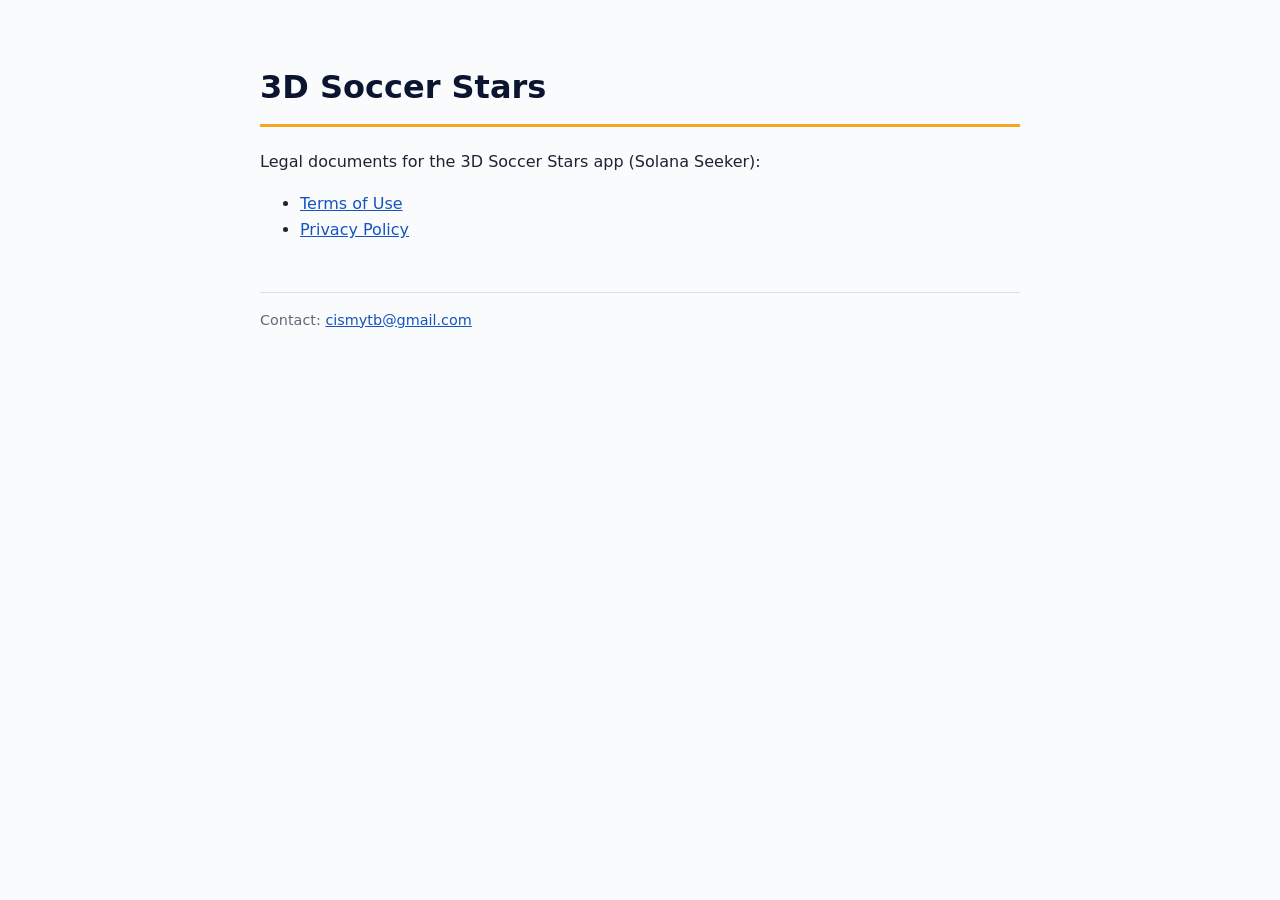
==== index.html @ a30ff18f "Terms of Use + Privacy Policy for 3D Soccer Stars" ====
<!DOCTYPE html><html lang="en"><head><meta charset="utf-8"><meta name="viewport" content="width=device-width,initial-scale=1"><title>3D Soccer Stars — Legal</title><link rel="stylesheet" href="_style.css"></head><body>
<h1>3D Soccer Stars</h1>
<p>Legal documents for the 3D Soccer Stars app (Solana Seeker):</p>
<ul><li><a href="terms.html">Terms of Use</a></li><li><a href="privacy.html">Privacy Policy</a></li></ul>
<footer>Contact: <a href="mailto:cismytb@gmail.com">cismytb@gmail.com</a></footer>
</body></html>
---- _style.css ----
body{font-family:system-ui,-apple-system,sans-serif;max-width:760px;margin:0 auto;padding:40px 24px;color:#1c2333;line-height:1.65;background:#fafbfd}
h1{color:#0b1530;border-bottom:3px solid #f5a623;padding-bottom:10px}
h2{color:#16224a;margin-top:32px}
.meta{color:#667;font-size:.92em}
a{color:#1554c0}
footer{margin-top:48px;padding-top:16px;border-top:1px solid #dde;color:#667;font-size:.9em}
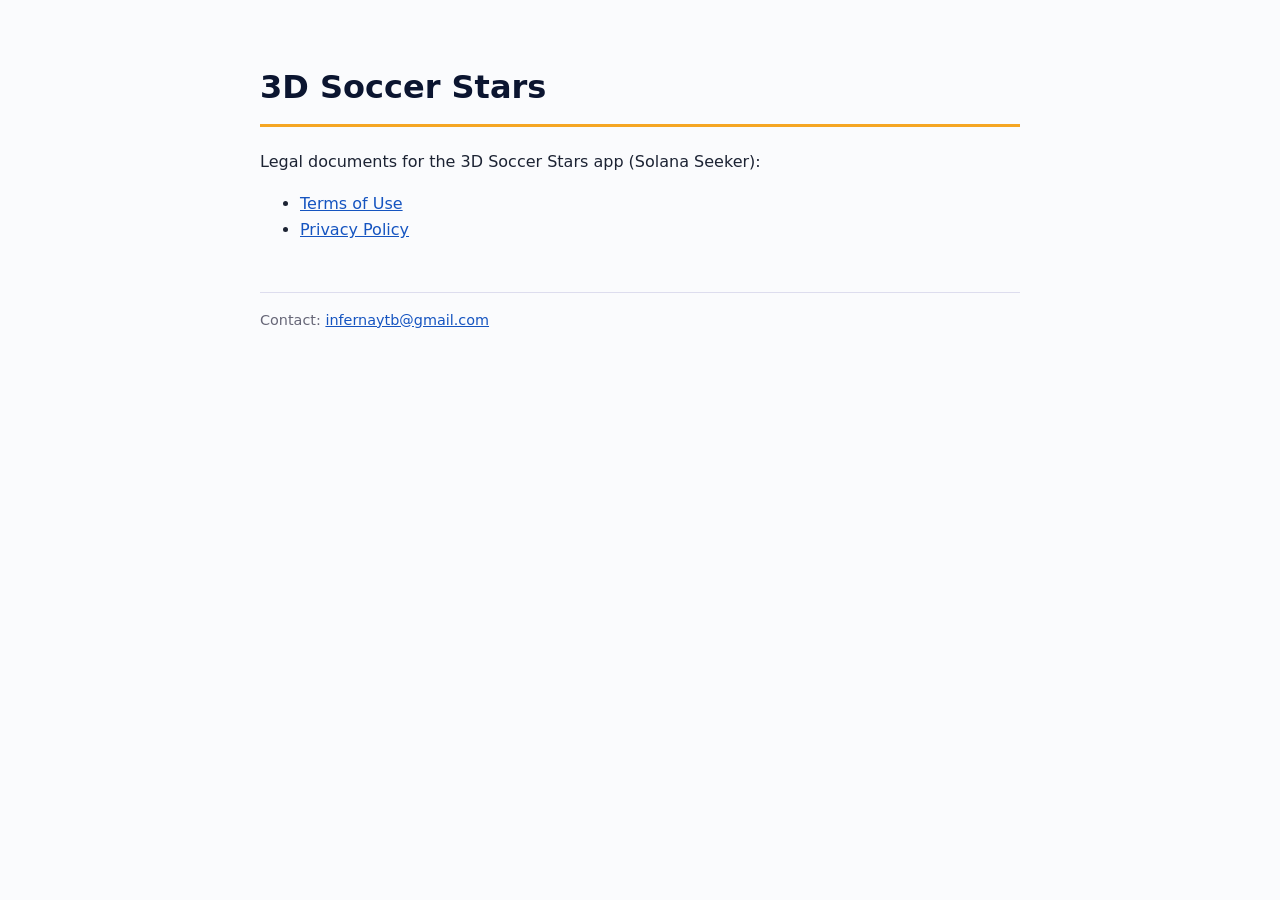
==== commit efee86b0: "Contact email → infernaytb@gmail.com" ====
--- a/index.html
+++ b/index.html
@@ -2,5 +2,5 @@
 <h1>3D Soccer Stars</h1>
 <p>Legal documents for the 3D Soccer Stars app (Solana Seeker):</p>
 <ul><li><a href="terms.html">Terms of Use</a></li><li><a href="privacy.html">Privacy Policy</a></li></ul>
-<footer>Contact: <a href="mailto:cismytb@gmail.com">cismytb@gmail.com</a></footer>
+<footer>Contact: <a href="mailto:infernaytb@gmail.com">infernaytb@gmail.com</a></footer>
 </body></html>
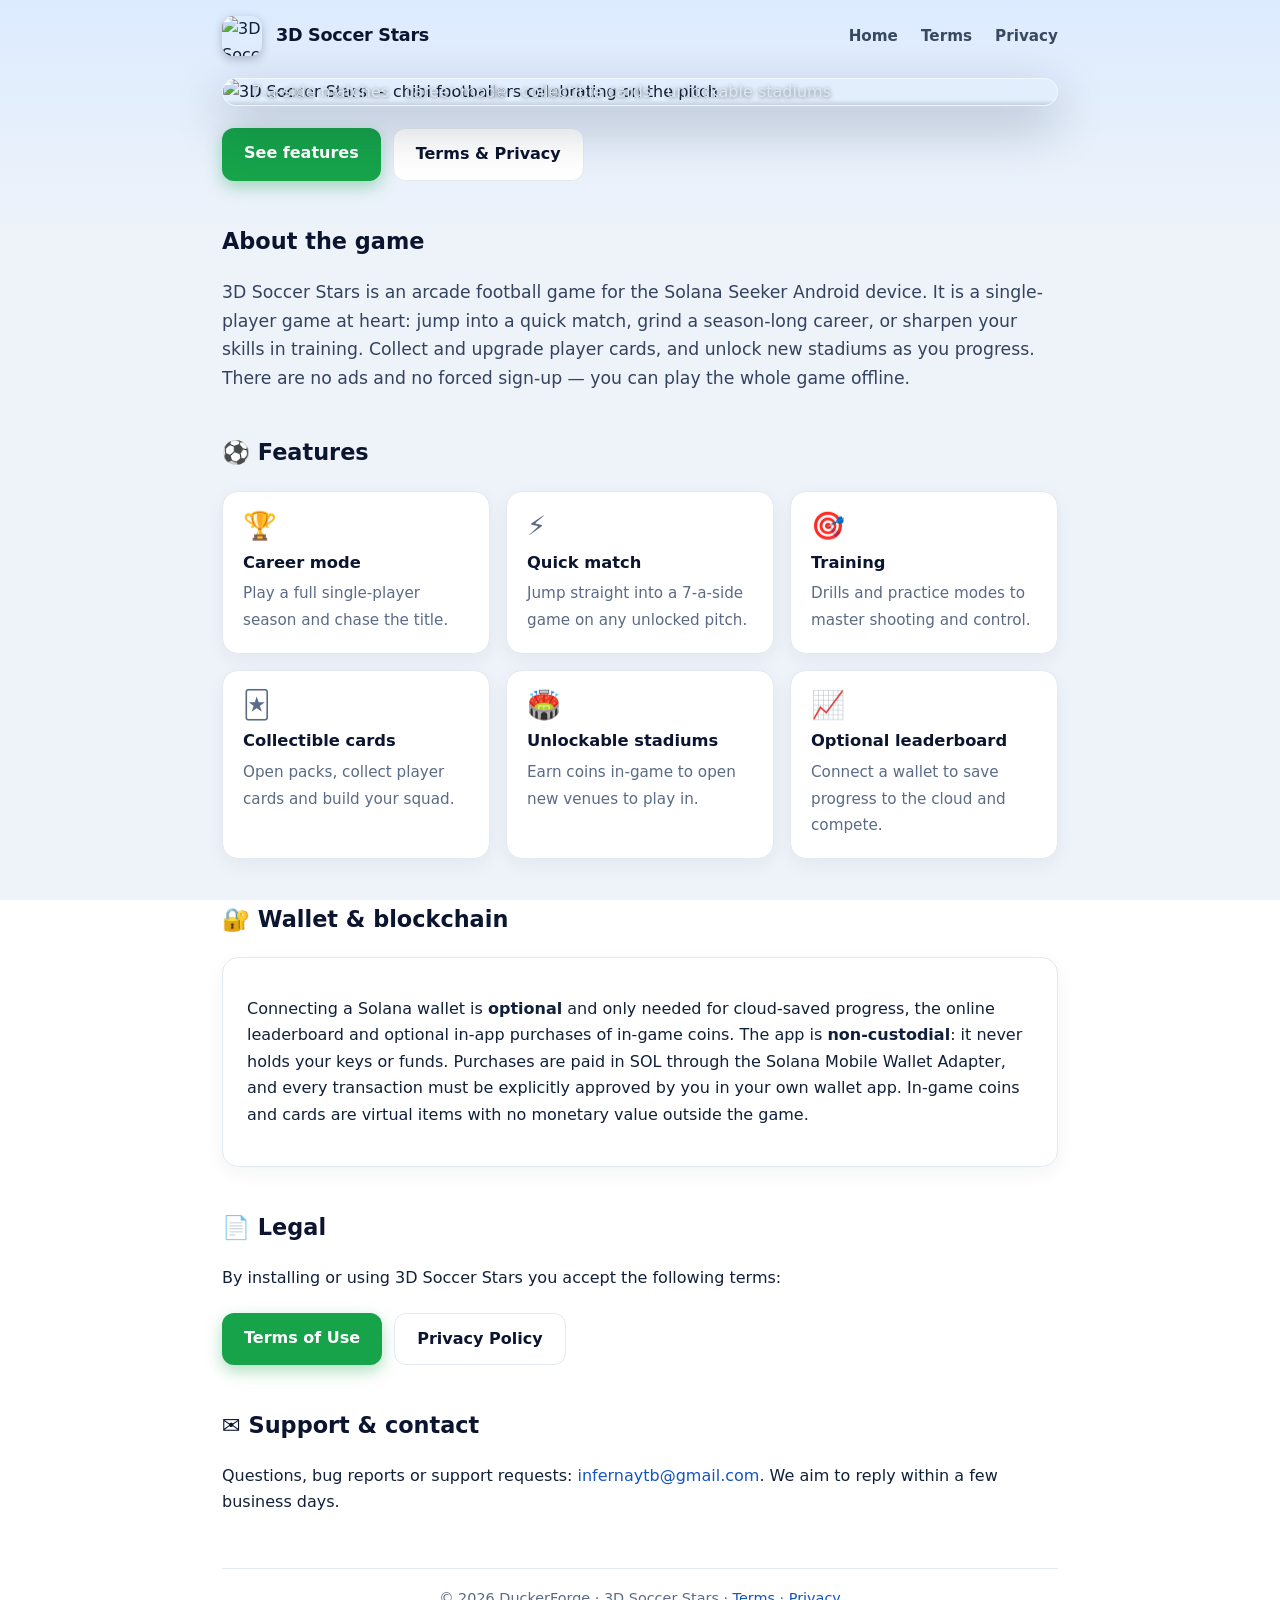
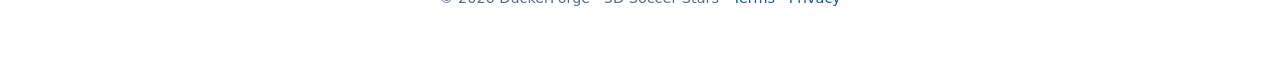
==== commit 61c33b59: "Update index.html" ====
--- a/index.html
+++ b/index.html
@@ -1,6 +1,97 @@
-<!DOCTYPE html><html lang="en"><head><meta charset="utf-8"><meta name="viewport" content="width=device-width,initial-scale=1"><title>3D Soccer Stars — Legal</title><link rel="stylesheet" href="_style.css"></head><body>
-<h1>3D Soccer Stars</h1>
-<p>Legal documents for the 3D Soccer Stars app (Solana Seeker):</p>
-<ul><li><a href="terms.html">Terms of Use</a></li><li><a href="privacy.html">Privacy Policy</a></li></ul>
-<footer>Contact: <a href="mailto:infernaytb@gmail.com">infernaytb@gmail.com</a></footer>
-</body></html>
+<!DOCTYPE html>
+<html lang="en">
+<head>
+<meta charset="utf-8">
+<meta name="viewport" content="width=device-width,initial-scale=1">
+<title>3D Soccer Stars — Arcade Football for Solana Seeker</title>
+<meta name="description" content="3D Soccer Stars is an arcade football game for the Solana Seeker. Single-player career, quick matches, training, a collectible card system and unlockable stadiums.">
+<link rel="icon" href="icon.png">
+<link rel="stylesheet" href="_style.css">
+</head>
+<body>
+
+<nav class="nav">
+  <img class="logo" src="icon.png" alt="3D Soccer Stars icon">
+  <span class="brand">3D Soccer Stars</span>
+  <span class="spacer"></span>
+  <span class="links">
+    <a href="index.html">Home</a>
+    <a href="terms.html">Terms</a>
+    <a href="privacy.html">Privacy</a>
+  </span>
+</nav>
+
+<div class="wrap">
+
+  <header class="hero">
+    <img class="banner" src="banner.png" alt="3D Soccer Stars — chibi footballers celebrating on the pitch">
+    <div class="overlay">
+      <span class="badge">Solana Seeker · dApp Store</span>
+      <p class="tagline">Pick-up-and-play arcade football, built for the Seeker.</p>
+      <p class="sub">7-a-side matches · career mode · collectible cards · unlockable stadiums</p>
+    </div>
+  </header>
+
+  <div class="cta">
+    <a class="primary" href="#features">See features</a>
+    <a class="ghost" href="terms.html">Terms &amp; Privacy</a>
+  </div>
+
+  <section>
+    <h2>About the game</h2>
+    <p class="lead">3D Soccer Stars is an arcade football game for the Solana
+    Seeker Android device. It is a single-player game at heart: jump into a quick
+    match, grind a season-long career, or sharpen your skills in training. Collect
+    and upgrade player cards, and unlock new stadiums as you progress. There are
+    no ads and no forced sign-up — you can play the whole game offline.</p>
+  </section>
+
+  <section id="features">
+    <h2>⚽ Features</h2>
+    <ul class="features">
+      <li><span class="ico">🏆</span><b>Career mode</b><span>Play a full single-player season and chase the title.</span></li>
+      <li><span class="ico">⚡</span><b>Quick match</b><span>Jump straight into a 7-a-side game on any unlocked pitch.</span></li>
+      <li><span class="ico">🎯</span><b>Training</b><span>Drills and practice modes to master shooting and control.</span></li>
+      <li><span class="ico">🃏</span><b>Collectible cards</b><span>Open packs, collect player cards and build your squad.</span></li>
+      <li><span class="ico">🏟️</span><b>Unlockable stadiums</b><span>Earn coins in-game to open new venues to play in.</span></li>
+      <li><span class="ico">📈</span><b>Optional leaderboard</b><span>Connect a wallet to save progress to the cloud and compete.</span></li>
+    </ul>
+  </section>
+
+  <section>
+    <h2>🔐 Wallet &amp; blockchain</h2>
+    <div class="card">
+      <p>Connecting a Solana wallet is <strong>optional</strong> and only needed
+      for cloud-saved progress, the online leaderboard and optional in-app
+      purchases of in-game coins. The app is <strong>non-custodial</strong>: it
+      never holds your keys or funds. Purchases are paid in SOL through the
+      Solana Mobile Wallet Adapter, and every transaction must be explicitly
+      approved by you in your own wallet app. In-game coins and cards are virtual
+      items with no monetary value outside the game.</p>
+    </div>
+  </section>
+
+  <section>
+    <h2>📄 Legal</h2>
+    <p>By installing or using 3D Soccer Stars you accept the following terms:</p>
+    <div class="cta">
+      <a class="primary" href="terms.html">Terms of Use</a>
+      <a class="ghost" href="privacy.html">Privacy Policy</a>
+    </div>
+  </section>
+
+  <section>
+    <h2>✉️ Support &amp; contact</h2>
+    <p>Questions, bug reports or support requests:
+    <a href="mailto:infernaytb@gmail.com">infernaytb@gmail.com</a>.
+    We aim to reply within a few business days.</p>
+  </section>
+
+  <footer class="site">
+    &copy; 2026 DuckerForge · 3D Soccer Stars ·
+    <a href="terms.html">Terms</a> · <a href="privacy.html">Privacy</a>
+  </footer>
+
+</div>
+</body>
+</html>
--- a/_style.css
+++ b/_style.css
@@ -1,6 +1,70 @@
-body{font-family:system-ui,-apple-system,sans-serif;max-width:760px;margin:0 auto;padding:40px 24px;color:#1c2333;line-height:1.65;background:#fafbfd}
-h1{color:#0b1530;border-bottom:3px solid #f5a623;padding-bottom:10px}
-h2{color:#16224a;margin-top:32px}
-.meta{color:#667;font-size:.92em}
-a{color:#1554c0}
-footer{margin-top:48px;padding-top:16px;border-top:1px solid #dde;color:#667;font-size:.9em}
+:root{
+  --ink:#11203a; --ink-soft:#5a6b86; --brand:#0b1530; --accent:#f5a623;
+  --pitch:#16a34a; --pitch-dark:#0a6b30; --sky:#54b6f5; --line:#e3e9f2;
+  --card:#ffffff; --link:#1554c0; --bg:#eef3f9;
+}
+*{box-sizing:border-box}
+html{scroll-behavior:smooth}
+body{font-family:system-ui,-apple-system,"Segoe UI",Roboto,sans-serif;margin:0;color:var(--ink);line-height:1.65;
+  background:linear-gradient(180deg,#dcebff 0%,var(--bg) 240px,var(--bg) 100%);background-attachment:fixed}
+.wrap{max-width:880px;margin:0 auto;padding:0 22px 72px}
+a{color:var(--link);text-decoration:none}
+a:hover{text-decoration:underline}
+
+/* shared headings (also used by terms.html / privacy.html — they have no .wrap, so constrain them) */
+body>h1,body>h2,body>p,body>ul,body>footer{max-width:760px;margin-left:auto;margin-right:auto;padding-left:22px;padding-right:22px}
+h1{color:var(--brand);font-weight:800;letter-spacing:-.4px}
+h2{color:var(--brand);margin-top:38px;font-size:1.4rem;display:flex;align-items:center;gap:10px}
+.meta{color:var(--ink-soft);font-size:.92em}
+footer{color:var(--ink-soft);font-size:.9em}
+
+/* ---------- nav ---------- */
+.nav{display:flex;align-items:center;gap:14px;max-width:880px;margin:0 auto;padding:16px 22px}
+.nav .logo{width:40px;height:40px;border-radius:11px;box-shadow:0 3px 10px rgba(11,21,48,.25)}
+.nav .brand{font-weight:800;color:var(--brand);font-size:1.1rem;letter-spacing:-.3px}
+.nav .spacer{flex:1}
+.nav .links a{color:var(--ink);font-weight:600;font-size:.95rem;margin-left:18px;opacity:.8}
+.nav .links a:hover{opacity:1;text-decoration:none}
+
+/* ---------- hero ---------- */
+.hero{position:relative;border-radius:22px;overflow:hidden;margin-top:6px;
+  box-shadow:0 18px 50px rgba(11,21,48,.28);border:1px solid rgba(255,255,255,.5)}
+.hero img.banner{display:block;width:100%;height:auto}
+.hero .overlay{position:absolute;inset:0;display:flex;flex-direction:column;justify-content:flex-end;
+  padding:26px 28px;background:linear-gradient(180deg,rgba(8,16,32,0) 40%,rgba(8,16,32,.82) 100%)}
+.hero .badge{align-self:flex-start;background:var(--accent);color:#3a2700;font-size:.72rem;font-weight:800;
+  letter-spacing:.6px;text-transform:uppercase;padding:5px 12px;border-radius:999px;margin-bottom:12px}
+.hero .tagline{color:#fff;font-size:1.4rem;font-weight:800;margin:0;text-shadow:0 2px 8px rgba(0,0,0,.5);max-width:22ch}
+.hero .sub{color:#dbe7f5;margin:8px 0 0;font-size:1rem;text-shadow:0 1px 4px rgba(0,0,0,.5)}
+
+.cta{display:flex;gap:12px;flex-wrap:wrap;margin-top:22px}
+.cta a{font-weight:700;padding:12px 22px;border-radius:12px;font-size:1rem}
+.cta a.primary{background:var(--pitch);color:#fff;box-shadow:0 6px 16px rgba(22,163,74,.35)}
+.cta a.primary:hover{background:var(--pitch-dark);text-decoration:none}
+.cta a.ghost{background:#fff;color:var(--brand);border:1.5px solid var(--line)}
+.cta a.ghost:hover{text-decoration:none;border-color:var(--brand)}
+
+/* ---------- sections / cards ---------- */
+section{margin-top:42px}
+.lead{font-size:1.08rem;color:#33425e}
+.card{background:var(--card);border:1px solid var(--line);border-radius:16px;padding:22px 24px;
+  box-shadow:0 6px 18px rgba(17,32,58,.05)}
+
+.features{list-style:none;padding:0;margin:20px 0 0;display:grid;
+  grid-template-columns:repeat(auto-fit,minmax(240px,1fr));gap:16px}
+.features li{background:var(--card);border:1px solid var(--line);border-radius:16px;padding:20px;
+  box-shadow:0 6px 18px rgba(17,32,58,.05);transition:transform .15s ease,box-shadow .15s ease}
+.features li:hover{transform:translateY(-3px);box-shadow:0 12px 26px rgba(17,32,58,.12)}
+.features li .ico{font-size:1.7rem;line-height:1;display:block;margin-bottom:10px}
+.features li b{display:block;color:var(--brand);margin-bottom:4px;font-size:1.02rem}
+.features li span{color:var(--ink-soft);font-size:.95rem}
+
+.note{background:#fff7e8;border:1px solid #f3d79a;border-radius:14px;padding:18px 20px;color:#5a4516}
+
+footer.site{margin-top:52px;padding-top:18px;border-top:1px solid var(--line);color:var(--ink-soft);font-size:.9em;text-align:center}
+
+@media (max-width:560px){
+  .hero .tagline{font-size:1.12rem}
+  .nav .links a{margin-left:12px}
+  .hero .overlay{padding:18px 18px}
+}
